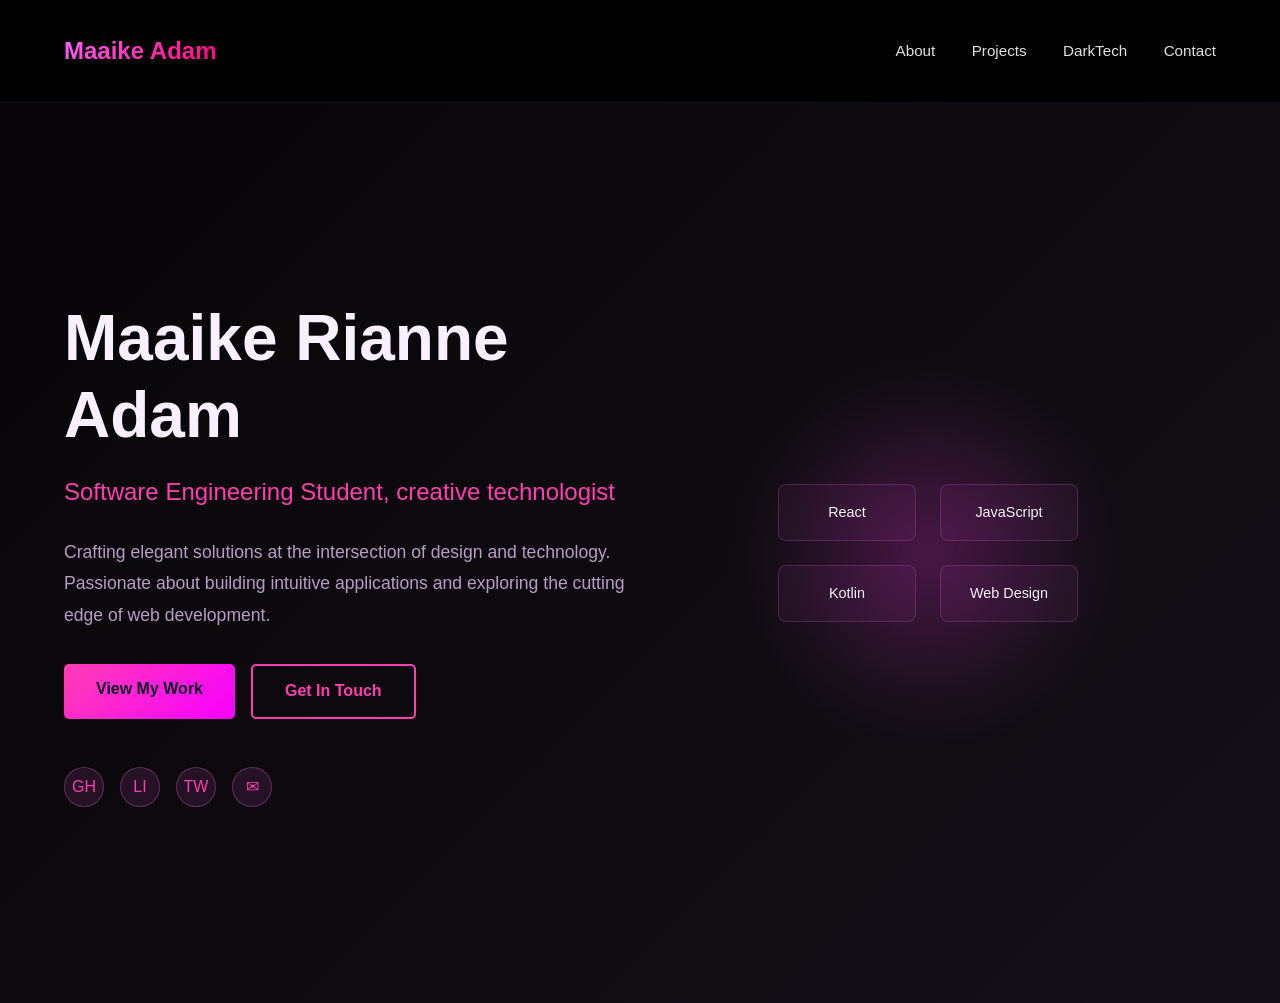
==== Frontend/index.html @ 082bcdbc "start portfolio" ====
<!DOCTYPE html>
<html lang="en">
<head>
    <meta charset="UTF-8">
    <meta name="viewport" content="width=device-width, initial-scale=1.0">
    <title>Portfolio | Creative Technologist</title>
    <style>
        :root {
        --bg: #070507;
        --surface: #151018;
        --text: #f9f0ff;
        --accent: #ff3eb2;
        --muted: #b99cc8;
        --border: rgba(255, 62, 178, 0.2);
        }
        * {
            margin: 0;
            padding: 0;
            box-sizing: border-box;
        }
        
        body {
            font-family: 'Segoe UI', Tahoma, Geneva, Verdana, sans-serif;
            background: linear-gradient(135deg, var(--bg) 0%, var(--surface) 100%);
            color: var(--text) ;
            line-height: 1.6;
            overflow-x: hidden;
        }
        
        header {
            display: flex;
            justify-content: space-between;
            align-items: center;
            padding: 2rem 5%;
            background: rgba(0, 0, 0, 0.95);
            backdrop-filter: blur(10px);
            border-bottom: 1px solid rgba(100, 200, 255, 0.1);
            position: sticky;
            top: 0;
            z-index: 1000;
        }
        
        .logo {
            font-size: 1.5rem;
            font-weight: bold;
            background: linear-gradient(135deg, #fc64ff, #ff0073);
            -webkit-background-clip: text;
            -webkit-text-fill-color: transparent;
            background-clip: text;
        }
        
        nav a {
            margin-left: 2rem;
            color: #e0e0e0;
            text-decoration: none;
            transition: color 0.3s;
            font-size: 0.95rem;
        }
        
        nav a:hover {
            color: var(--accent);
        }
        
        .hero {
            display: flex;
            align-items: center;
            justify-content: space-between;
            padding: 6rem 5%;
            min-height: 100vh;
            background: linear-gradient(135deg, var(--bg) 0%, var(--surface) 100%);
        }
        
        .hero-content {
            flex: 1;
            max-width: 600px;
        }
        
        .hero h1 {
            font-size: 4rem;
            font-weight: 700;
            margin-bottom: 1rem;
            line-height: 1.2;
            color: var(--text);
        }
        
        .hero .subtitle {
            font-size: 1.5rem;
            color: var(--accent);
            margin-bottom: 1.5rem;
            font-weight: 300;
        }
        
        .hero p {
            font-size: 1.1rem;
            color: var(--muted);
            margin-bottom: 2rem;
            line-height: 1.8;
        }
        
        .cta-buttons {
            display: flex;
            gap: 1rem;
            margin-bottom: 3rem;
        }
        
        .btn {
            padding: 0.8rem 2rem;
            border: none;
            border-radius: 5px;
            font-size: 1rem;
            cursor: pointer;
            transition: all 0.3s;
            font-weight: 600;
            text-decoration: none;
            display: inline-block;
        }
        
        .btn-primary {
            background: linear-gradient(135deg, var(--accent), #f700ff);
            color: #0a0e27;
        }
        
        .btn-primary:hover {
            transform: translateY(-2px);
            box-shadow: 0 10px 25px rgba(100, 200, 255, 0.3);
        }
        
        .btn-secondary {
            background: transparent;
            color: var(--accent);
            border: 2px solid var(--accent);
        }
        
        .btn-secondary:hover {
            background: rgba(255, 100, 216, 0.1);
            transform: translateY(-2px);
        }
        
        .hero-visual {
            flex: 1;
            display: flex;
            align-items: center;
            justify-content: center;
            position: relative;
        }
        
        .hero-visual::before {
            content: '';
            position: absolute;
            width: 400px;
            height: 400px;
            background: radial-gradient(circle, rgba(255, 100, 239, 0.15) 0%, rgba(255, 100, 221, 0) 70%);
            border-radius: 50%;
            animation: pulse 4s ease-in-out infinite;
        }
        
        .hero-visual::after {
            content: '';
            position: absolute;
            width: 300px;
            height: 300px;
            background: radial-gradient(circle, rgba(255, 0, 230, 0.1) 0%, rgba(255, 0, 234, 0) 70%);
            border-radius: 50%;
            animation: pulse 6s ease-in-out infinite;
            animation-delay: 1s;
        }
        
        .tech-grid {
            position: relative;
            z-index: 1;
            display: grid;
            grid-template-columns: repeat(2, 1fr);
            gap: 1.5rem;
            width: 300px;
        }
        
        .tech-item {
            background: rgba(255, 100, 247, 0.05);
            border: 1px solid rgba(255, 100, 252, 0.2);
            padding: 1rem;
            border-radius: 8px;
            text-align: center;
            font-size: 0.9rem;
            transition: all 0.3s;
        }
        
        .tech-item:hover {
            background: rgba(245, 100, 255, 0.15);
            border-color: rgba(255, 100, 255, 0.5);
            transform: translateY(-5px);
        }
        
        .social-links {
            display: flex;
            gap: 1rem;
            margin-top: 2rem;
        }
        
        .social-links a {
            width: 40px;
            height: 40px;
            display: flex;
            align-items: center;
            justify-content: center;
            background: rgba(255, 100, 252, 0.1);
            border: 1px solid rgba(255, 100, 242, 0.3);
            border-radius: 50%;
            color: var(--accent);
            text-decoration: none;
            transition: all 0.3s;
        }
        
        .social-links a:hover {
            background: rgba(255, 100, 250, 0.3);
            transform: translateY(-3px);
        }
        
        @keyframes pulse {
            0%, 100% {
                transform: scale(1);
            }
            50% {
                transform: scale(1.1);
            }
        }
        
        @media (max-width: 1024px) {
            .hero {
                flex-direction: column;
                padding: 4rem 5%;
                min-height: auto;
            }
            
            .hero-content {
                margin-bottom: 3rem;
            }
            
            .hero h1 {
                font-size: 3rem;
            }
            
            .hero .subtitle {
                font-size: 1.2rem;
            }
        }
        
        @media (max-width: 768px) {
            header {
                flex-direction: column;
                gap: 1rem;
                padding: 1rem 5%;
            }
            
            nav a {
                margin-left: 1rem;
                font-size: 0.9rem;
            }
            
            .hero h1 {
                font-size: 2.2rem;
            }
            
            .hero .subtitle {
                font-size: 1rem;
            }
            
            .cta-buttons {
                flex-direction: column;
            }
            
            .tech-grid {
                width: 100%;
                grid-template-columns: repeat(2, 1fr);
            }
        }
    </style>
</head>
<body>
    <header>
        <div class="logo">Maaike Adam</div>
        <nav>
            <a href="file:///Users/maaikeadam/Portfolio-1/Frontend/about.html">About</a>
            <a href="file:///Users/maaikeadam/Portfolio-1/Frontend/projects/project.html">Projects</a>
            <a href="file:///Users/maaikeadam/Portfolio-1/Frontend/darktech/darktech.html">DarkTech</a>
            <a href="#contact">Contact</a>
        </nav>
    </header>
    
    <section class="hero">
        <div class="hero-content">
            <h1>Maaike Rianne Adam</h1>
            <p class="subtitle">Software Engineering Student, creative technologist</p>
            <p>Crafting elegant solutions at the intersection of design and technology. Passionate about building intuitive applications and exploring the cutting edge of web development.</p>
            
            <div class="cta-buttons">
                <a href="file:///Users/maaikeadam/Portfolio-1/Frontend/projects/project.html" class="btn btn-primary">View My Work</a>
                <a href="/Frontend/contact.html" class="btn btn-secondary">Get In Touch</a>
            </div>
            
            <div class="social-links">
                <a href="#" title="GitLab">GH</a>
                <a href="#" title="LinkedIn">LI</a>
                <a href="#" title="Twitter">TW</a>
                <a href="#" title="Email">✉</a>
            </div>
        </div>
        
        <div class="hero-visual">
            <div class="tech-grid">
                <div class="tech-item">React</div>
                <div class="tech-item">JavaScript</div>
                <div class="tech-item">Kotlin</div>
                <div class="tech-item">Web Design</div>
            </div>
        </div>
    </section>
</body>
</html>
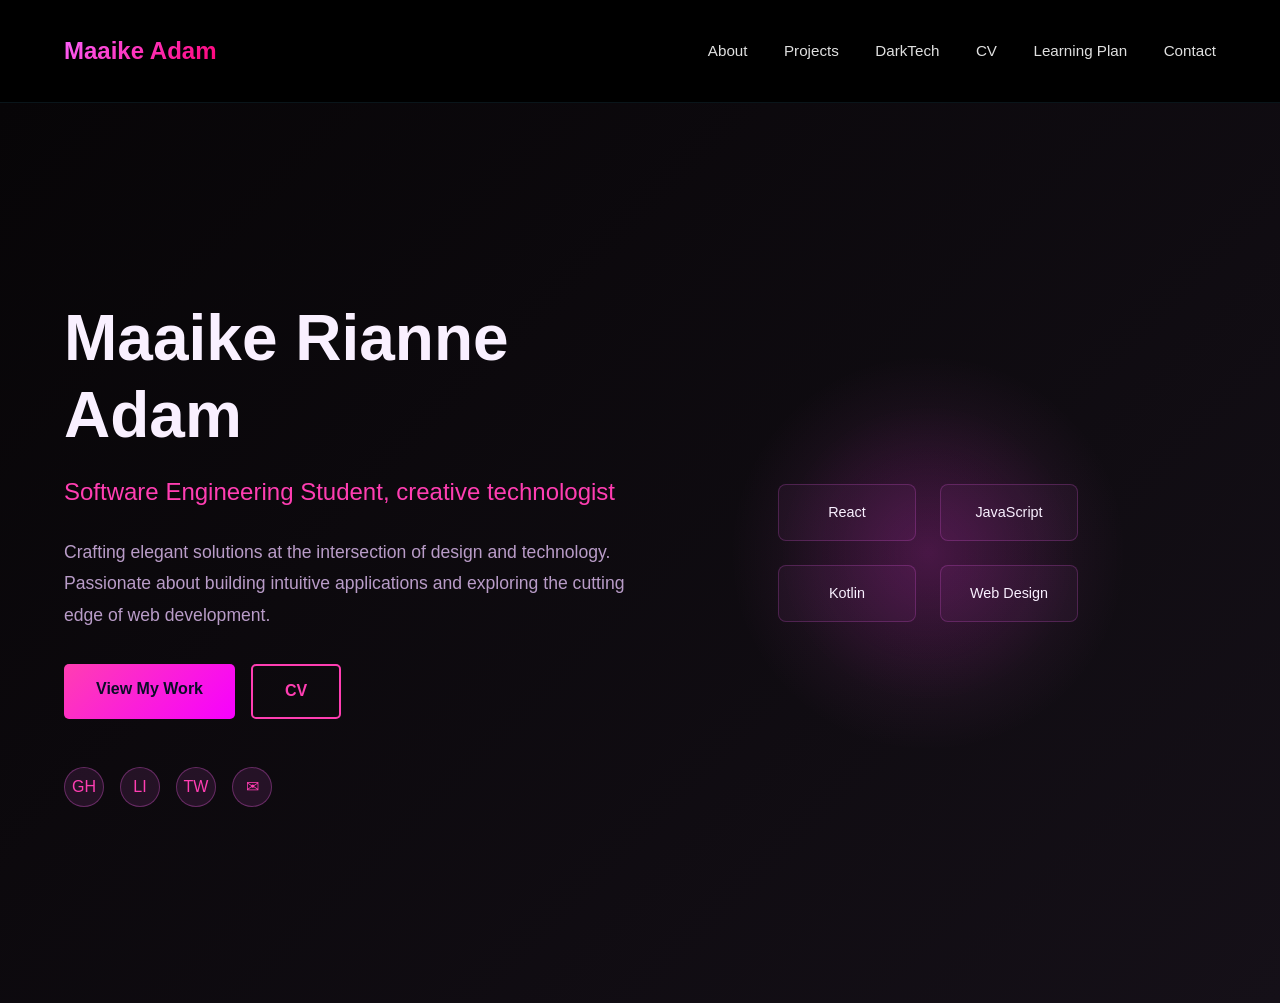
==== commit 65267707: "cv+ index and about changes" ====
--- a/Frontend/index.html
+++ b/Frontend/index.html
@@ -282,6 +282,8 @@
             <a href="file:///Users/maaikeadam/Portfolio-1/Frontend/about.html">About</a>
             <a href="file:///Users/maaikeadam/Portfolio-1/Frontend/projects/project.html">Projects</a>
             <a href="file:///Users/maaikeadam/Portfolio-1/Frontend/darktech/darktech.html">DarkTech</a>
+            <a href="file:///Users/maaikeadam/Portfolio-1/Frontend/cv.html">CV</a>
+            <a href="file:///Users/maaikeadam/Portfolio-1/Frontend/learningplan.html">Learning Plan</a>
             <a href="#contact">Contact</a>
         </nav>
     </header>
@@ -294,7 +296,7 @@
             
             <div class="cta-buttons">
                 <a href="file:///Users/maaikeadam/Portfolio-1/Frontend/projects/project.html" class="btn btn-primary">View My Work</a>
-                <a href="/Frontend/contact.html" class="btn btn-secondary">Get In Touch</a>
+                <a href="file:///Users/maaikeadam/Portfolio-1/Frontend/cv.html" class="btn btn-secondary">CV</a>
             </div>
             
             <div class="social-links">
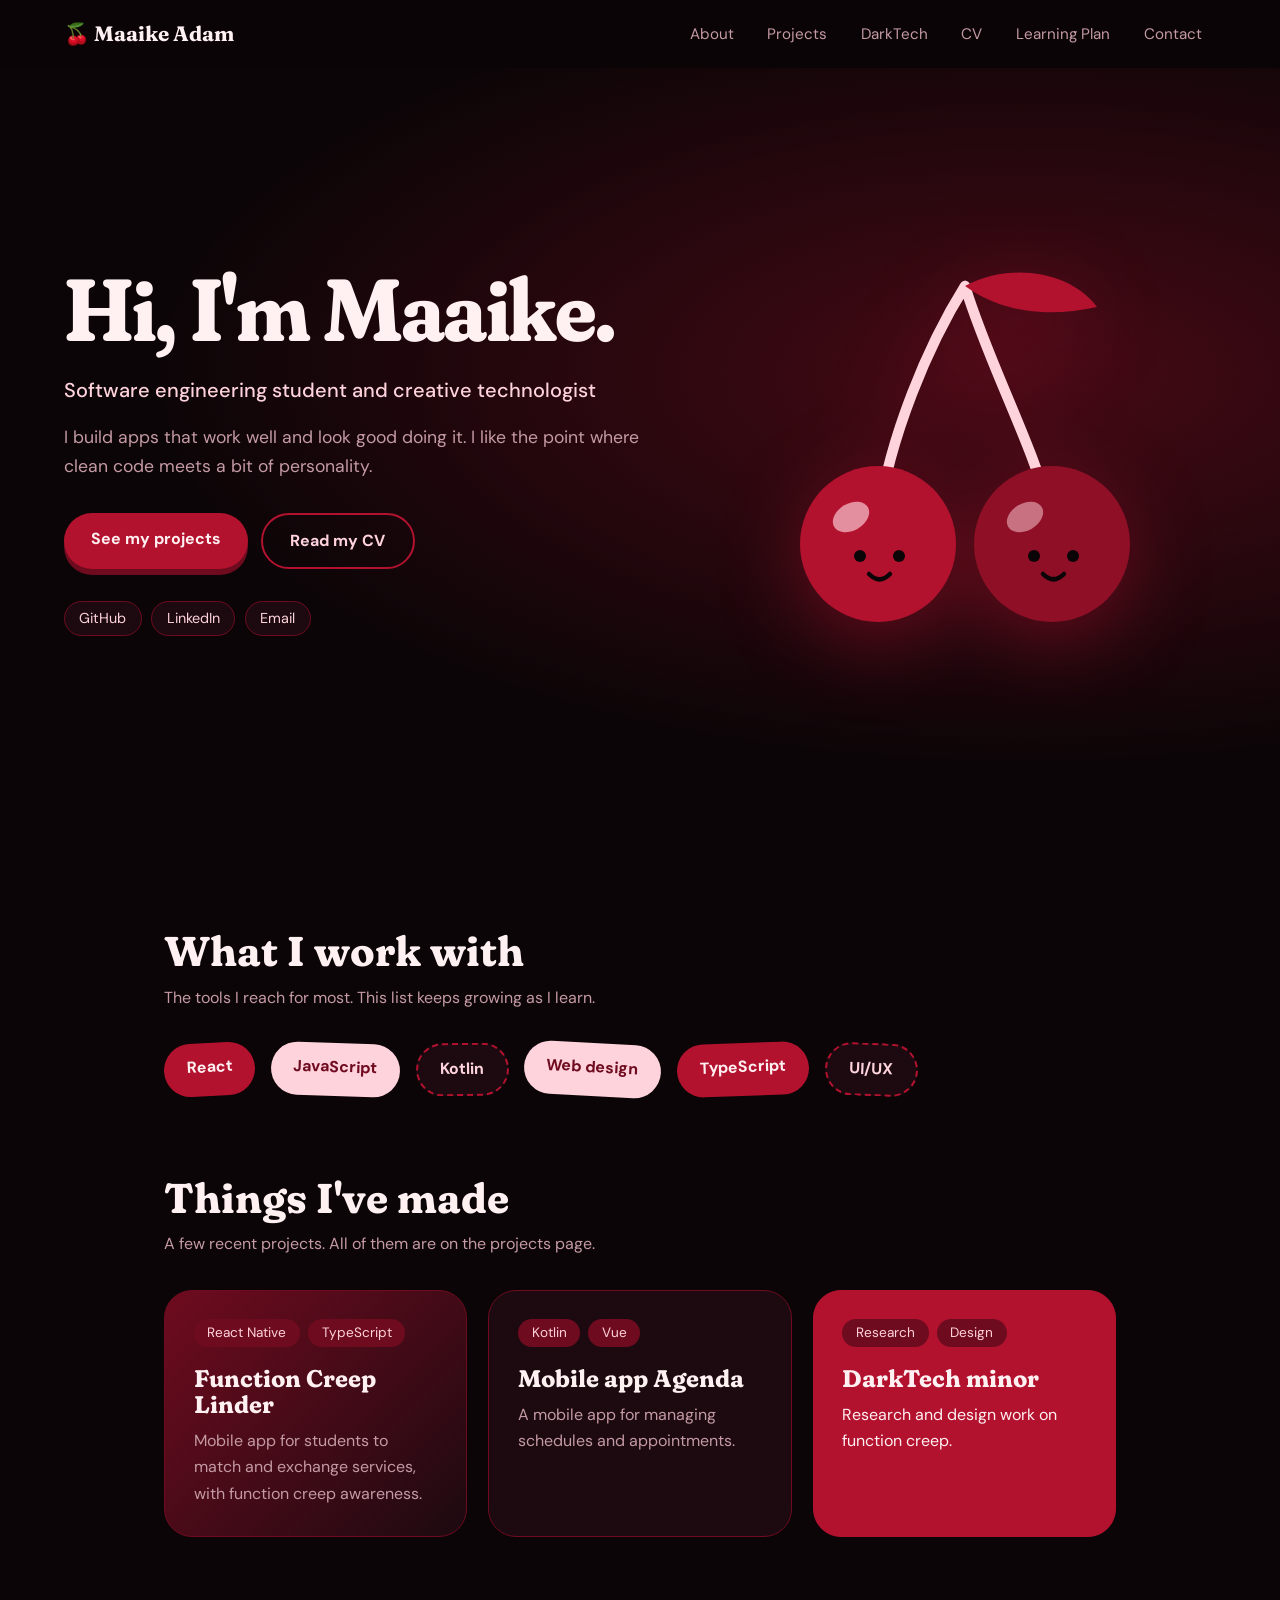
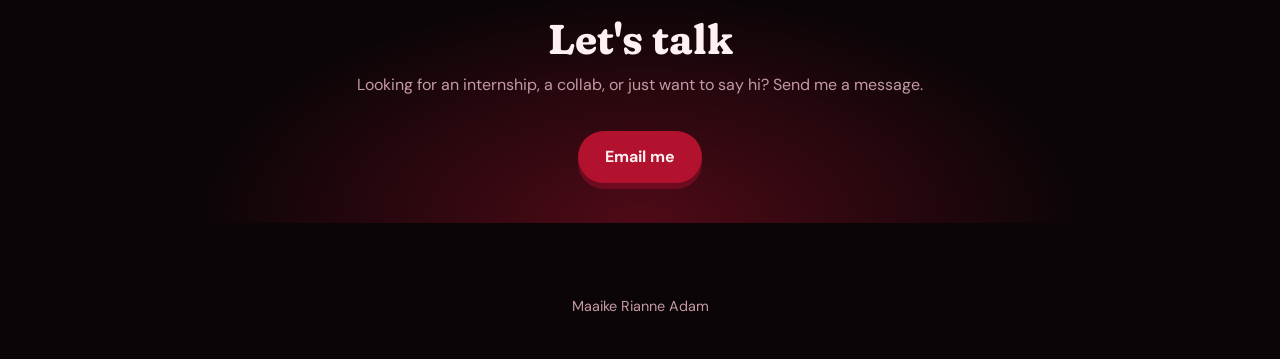
==== commit fc80efe7: "changes to be committed:" ====
--- a/Frontend/index.html
+++ b/Frontend/index.html
@@ -1,320 +1,79 @@
 <!DOCTYPE html>
 <html lang="en">
 <head>
-    <meta charset="UTF-8">
-    <meta name="viewport" content="width=device-width, initial-scale=1.0">
-    <title>Portfolio | Creative Technologist</title>
-    <style>
-        :root {
-        --bg: #070507;
-        --surface: #151018;
-        --text: #f9f0ff;
-        --accent: #ff3eb2;
-        --muted: #b99cc8;
-        --border: rgba(255, 62, 178, 0.2);
-        }
-        * {
-            margin: 0;
-            padding: 0;
-            box-sizing: border-box;
-        }
-        
-        body {
-            font-family: 'Segoe UI', Tahoma, Geneva, Verdana, sans-serif;
-            background: linear-gradient(135deg, var(--bg) 0%, var(--surface) 100%);
-            color: var(--text) ;
-            line-height: 1.6;
-            overflow-x: hidden;
-        }
-        
-        header {
-            display: flex;
-            justify-content: space-between;
-            align-items: center;
-            padding: 2rem 5%;
-            background: rgba(0, 0, 0, 0.95);
-            backdrop-filter: blur(10px);
-            border-bottom: 1px solid rgba(100, 200, 255, 0.1);
-            position: sticky;
-            top: 0;
-            z-index: 1000;
-        }
-        
-        .logo {
-            font-size: 1.5rem;
-            font-weight: bold;
-            background: linear-gradient(135deg, #fc64ff, #ff0073);
-            -webkit-background-clip: text;
-            -webkit-text-fill-color: transparent;
-            background-clip: text;
-        }
-        
-        nav a {
-            margin-left: 2rem;
-            color: #e0e0e0;
-            text-decoration: none;
-            transition: color 0.3s;
-            font-size: 0.95rem;
-        }
-        
-        nav a:hover {
-            color: var(--accent);
-        }
-        
-        .hero {
-            display: flex;
-            align-items: center;
-            justify-content: space-between;
-            padding: 6rem 5%;
-            min-height: 100vh;
-            background: linear-gradient(135deg, var(--bg) 0%, var(--surface) 100%);
-        }
-        
-        .hero-content {
-            flex: 1;
-            max-width: 600px;
-        }
-        
-        .hero h1 {
-            font-size: 4rem;
-            font-weight: 700;
-            margin-bottom: 1rem;
-            line-height: 1.2;
-            color: var(--text);
-        }
-        
-        .hero .subtitle {
-            font-size: 1.5rem;
-            color: var(--accent);
-            margin-bottom: 1.5rem;
-            font-weight: 300;
-        }
-        
-        .hero p {
-            font-size: 1.1rem;
-            color: var(--muted);
-            margin-bottom: 2rem;
-            line-height: 1.8;
-        }
-        
-        .cta-buttons {
-            display: flex;
-            gap: 1rem;
-            margin-bottom: 3rem;
-        }
-        
-        .btn {
-            padding: 0.8rem 2rem;
-            border: none;
-            border-radius: 5px;
-            font-size: 1rem;
-            cursor: pointer;
-            transition: all 0.3s;
-            font-weight: 600;
-            text-decoration: none;
-            display: inline-block;
-        }
-        
-        .btn-primary {
-            background: linear-gradient(135deg, var(--accent), #f700ff);
-            color: #0a0e27;
-        }
-        
-        .btn-primary:hover {
-            transform: translateY(-2px);
-            box-shadow: 0 10px 25px rgba(100, 200, 255, 0.3);
-        }
-        
-        .btn-secondary {
-            background: transparent;
-            color: var(--accent);
-            border: 2px solid var(--accent);
-        }
-        
-        .btn-secondary:hover {
-            background: rgba(255, 100, 216, 0.1);
-            transform: translateY(-2px);
-        }
-        
-        .hero-visual {
-            flex: 1;
-            display: flex;
-            align-items: center;
-            justify-content: center;
-            position: relative;
-        }
-        
-        .hero-visual::before {
-            content: '';
-            position: absolute;
-            width: 400px;
-            height: 400px;
-            background: radial-gradient(circle, rgba(255, 100, 239, 0.15) 0%, rgba(255, 100, 221, 0) 70%);
-            border-radius: 50%;
-            animation: pulse 4s ease-in-out infinite;
-        }
-        
-        .hero-visual::after {
-            content: '';
-            position: absolute;
-            width: 300px;
-            height: 300px;
-            background: radial-gradient(circle, rgba(255, 0, 230, 0.1) 0%, rgba(255, 0, 234, 0) 70%);
-            border-radius: 50%;
-            animation: pulse 6s ease-in-out infinite;
-            animation-delay: 1s;
-        }
-        
-        .tech-grid {
-            position: relative;
-            z-index: 1;
-            display: grid;
-            grid-template-columns: repeat(2, 1fr);
-            gap: 1.5rem;
-            width: 300px;
-        }
-        
-        .tech-item {
-            background: rgba(255, 100, 247, 0.05);
-            border: 1px solid rgba(255, 100, 252, 0.2);
-            padding: 1rem;
-            border-radius: 8px;
-            text-align: center;
-            font-size: 0.9rem;
-            transition: all 0.3s;
-        }
-        
-        .tech-item:hover {
-            background: rgba(245, 100, 255, 0.15);
-            border-color: rgba(255, 100, 255, 0.5);
-            transform: translateY(-5px);
-        }
-        
-        .social-links {
-            display: flex;
-            gap: 1rem;
-            margin-top: 2rem;
-        }
-        
-        .social-links a {
-            width: 40px;
-            height: 40px;
-            display: flex;
-            align-items: center;
-            justify-content: center;
-            background: rgba(255, 100, 252, 0.1);
-            border: 1px solid rgba(255, 100, 242, 0.3);
-            border-radius: 50%;
-            color: var(--accent);
-            text-decoration: none;
-            transition: all 0.3s;
-        }
-        
-        .social-links a:hover {
-            background: rgba(255, 100, 250, 0.3);
-            transform: translateY(-3px);
-        }
-        
-        @keyframes pulse {
-            0%, 100% {
-                transform: scale(1);
-            }
-            50% {
-                transform: scale(1.1);
-            }
-        }
-        
-        @media (max-width: 1024px) {
-            .hero {
-                flex-direction: column;
-                padding: 4rem 5%;
-                min-height: auto;
-            }
-            
-            .hero-content {
-                margin-bottom: 3rem;
-            }
-            
-            .hero h1 {
-                font-size: 3rem;
-            }
-            
-            .hero .subtitle {
-                font-size: 1.2rem;
-            }
-        }
-        
-        @media (max-width: 768px) {
-            header {
-                flex-direction: column;
-                gap: 1rem;
-                padding: 1rem 5%;
-            }
-            
-            nav a {
-                margin-left: 1rem;
-                font-size: 0.9rem;
-            }
-            
-            .hero h1 {
-                font-size: 2.2rem;
-            }
-            
-            .hero .subtitle {
-                font-size: 1rem;
-            }
-            
-            .cta-buttons {
-                flex-direction: column;
-            }
-            
-            .tech-grid {
-                width: 100%;
-                grid-template-columns: repeat(2, 1fr);
-            }
-        }
-    </style>
+<meta charset="UTF-8">
+<meta name="viewport" content="width=device-width, initial-scale=1.0">
+<title>Maaike Adam | Software Engineering Student</title>
+<link rel="stylesheet" href="style.css">
 </head>
 <body>
-    <header>
-        <div class="logo">Maaike Adam</div>
-        <nav>
-            <a href="file:///Users/maaikeadam/Portfolio-1/Frontend/about.html">About</a>
-            <a href="file:///Users/maaikeadam/Portfolio-1/Frontend/projects/project.html">Projects</a>
-            <a href="file:///Users/maaikeadam/Portfolio-1/Frontend/darktech/darktech.html">DarkTech</a>
-            <a href="file:///Users/maaikeadam/Portfolio-1/Frontend/cv.html">CV</a>
-            <a href="file:///Users/maaikeadam/Portfolio-1/Frontend/learningplan.html">Learning Plan</a>
-            <a href="#contact">Contact</a>
-        </nav>
-    </header>
-    
-    <section class="hero">
-        <div class="hero-content">
-            <h1>Maaike Rianne Adam</h1>
-            <p class="subtitle">Software Engineering Student, creative technologist</p>
-            <p>Crafting elegant solutions at the intersection of design and technology. Passionate about building intuitive applications and exploring the cutting edge of web development.</p>
-            
-            <div class="cta-buttons">
-                <a href="file:///Users/maaikeadam/Portfolio-1/Frontend/projects/project.html" class="btn btn-primary">View My Work</a>
-                <a href="file:///Users/maaikeadam/Portfolio-1/Frontend/cv.html" class="btn btn-secondary">CV</a>
-            </div>
-            
-            <div class="social-links">
-                <a href="#" title="GitLab">GH</a>
-                <a href="#" title="LinkedIn">LI</a>
-                <a href="#" title="Twitter">TW</a>
-                <a href="#" title="Email">✉</a>
-            </div>
-        </div>
-        
-        <div class="hero-visual">
-            <div class="tech-grid">
-                <div class="tech-item">React</div>
-                <div class="tech-item">JavaScript</div>
-                <div class="tech-item">Kotlin</div>
-                <div class="tech-item">Web Design</div>
-            </div>
-        </div>
+<header class="site-header">
+  <a class="logo" href="index.html"><span aria-hidden="true">🍒</span> Maaike Adam</a>
+  <nav aria-label="Main">
+    <a href="about.html">About</a>
+    <a href="projects/project.html">Projects</a>
+    <a href="darktech/darktech.html">DarkTech</a>
+    <a href="cv.html">CV</a>
+    <a href="learningplan.html">Learning Plan</a>
+    <a href="#contact">Contact</a>
+  </nav>
+</header>
+<main>
+  <div class="hero">
+    <div>
+      <h1>Hi, I'm Maaike.</h1>
+      <p class="role">Software engineering student and creative technologist</p>
+      <p class="lead">I build apps that work well and look good doing it. I like the point where clean code meets a bit of personality.</p>
+      <div class="btns">
+        <a class="btn btn-main" href="projects/project.html">See my projects</a>
+        <a class="btn btn-ghost" href="cv.html">Read my CV</a>
+      </div>
+      <div class="links"><a href="https://github.com/Minask64">GitHub</a><a href="https://www.linkedin.com/in/maaike-adam-9a3569335/">LinkedIn</a><a href="mailto:maaikeadam@live.nl">Email</a></div>
+    </div>
+    <div class="cherries" aria-hidden="true">
+      <svg viewBox="0 0 240 260">
+        <path d="M120 20C95 60 70 120 62 175M120 20C135 70 165 125 178 175" stroke="#ffd3dc" stroke-width="7" fill="none" stroke-linecap="round"/>
+        <path d="M120 20C150 4 190 10 208 34 172 42 142 36 120 20z" fill="#b3122f"/>
+        <circle cx="62" cy="192" r="52" fill="#b3122f"/><circle cx="178" cy="192" r="52" fill="#8f0f27"/>
+        <ellipse cx="44" cy="174" rx="13" ry="9" fill="#ffd3dc" opacity=".65" transform="rotate(-30 44 174)"/>
+        <ellipse cx="160" cy="174" rx="13" ry="9" fill="#ffd3dc" opacity=".5" transform="rotate(-30 160 174)"/>
+        <g fill="#0c0507"><circle cx="50" cy="200" r="4"/><circle cx="76" cy="200" r="4"/><circle cx="166" cy="200" r="4"/><circle cx="192" cy="200" r="4"/></g>
+        <g stroke="#0c0507" stroke-width="3" fill="none" stroke-linecap="round"><path d="M56 212q7 7 14 0"/><path d="M172 212q7 7 14 0"/></g>
+      </svg>
+    </div>
+  </div>
+
+  <div class="wrap">
+    <section>
+      <h2>What I work with</h2>
+      <p class="sub">The tools I reach for most. This list keeps growing as I learn.</p>
+      <div class="stickers">
+        <span class="sticker red" style="--r:-3deg">React</span>
+        <span class="sticker" style="--r:2deg">JavaScript</span>
+        <span class="sticker dark" style="--r:-1deg">Kotlin</span>
+        <span class="sticker" style="--r:3deg">Web design</span>
+        <span class="sticker red" style="--r:-2deg">TypeScript</span>
+        <span class="sticker dark" style="--r:2deg">UI/UX</span>
+      </div>
     </section>
+
+    <section>
+      <h2>Things I've made</h2>
+      <p class="sub">A few recent projects. All of them are on the projects page.</p>
+      <div class="grid">
+        <a class="card tint" href="projects/project.html"><div class="chips"><span class="chip">React Native</span><span class="chip">TypeScript</span></div><h3>Function Creep Linder</h3><p>Mobile app for students to match and exchange services, with function creep awareness.</p></a>
+        <a class="card" href="projects/project.html"><div class="chips"><span class="chip">Kotlin</span><span class="chip">Vue</span></div><h3>Mobile app Agenda</h3><p>A mobile app for managing schedules and appointments.</p></a>
+        <a class="card red" href="darktech/darktech.html"><div class="chips"><span class="chip">Research</span><span class="chip">Design</span></div><h3>DarkTech minor</h3><p>Research and design work on function creep.</p></a>
+      </div>
+    </section>
+
+    <section id="contact" class="contact">
+      <h2>Let's talk</h2>
+      <p class="sub">Looking for an internship, a collab, or just want to say hi? Send me a message.</p>
+      <a class="btn btn-main" href="mailto:maaikeadam@live.nl">Email me</a>
+    </section>
+  </div>
+</main>
+<footer>Maaike Rianne Adam</footer>
 </body>
 </html>
--- a/Frontend/style.css
+++ b/Frontend/style.css
@@ -0,0 +1,99 @@
+@import url('https://fonts.googleapis.com/css2?family=Fraunces:opsz,wght,SOFT,WONK@9..144,400..800,100,1&family=DM+Sans:wght@400;500;700&display=swap');
+:root{--black:#0c0507;--wine:#1c0a10;--cherry:#b3122f;--cherry-deep:#6f0b1f;--blush:#ffd3dc;--cream:#fff0f2;--muted:#c49aa4;--display:'Fraunces',Georgia,serif;--body:'DM Sans','Segoe UI',sans-serif}
+/* DarkTech page: same palette, moodier */
+body.dark{--black:#050203;--wine:#12070b;--cherry:#8f0f27;--cherry-deep:#4d0815;--muted:#a8828c}
+*{margin:0;padding:0;box-sizing:border-box}
+html{scroll-behavior:smooth}
+body{font-family:var(--body);background:var(--black);color:var(--cream);line-height:1.65;overflow-x:hidden}
+a{color:inherit}
+:focus-visible{outline:3px solid var(--blush);outline-offset:3px;border-radius:8px}
+h1,h2,h3{font-family:var(--display);font-variation-settings:'SOFT' 100,'WONK' 1;line-height:1.1}
+h2{font-size:clamp(1.8rem,4vw,2.6rem);margin-bottom:.6rem}
+
+/* header */
+.site-header{position:sticky;top:0;z-index:10;display:flex;justify-content:space-between;align-items:center;flex-wrap:wrap;gap:.5rem 2rem;padding:1rem 5%;background:rgba(12,5,7,.92);backdrop-filter:blur(10px)}
+.logo{font-family:var(--display);font-weight:700;font-size:1.3rem;text-decoration:none}
+nav{display:flex;flex-wrap:wrap;gap:.3rem}
+nav a{padding:.35rem .9rem;border-radius:999px;text-decoration:none;color:var(--muted);font-size:.95rem;transition:background .2s,color .2s}
+nav a:hover,nav a[aria-current]{background:var(--cherry-deep);color:var(--cream)}
+
+/* layout */
+.wrap{max-width:1080px;margin:0 auto;padding:3.5rem 5% 2rem}
+.pagehead{margin-bottom:2.5rem}
+.pagehead h1{font-size:clamp(2.2rem,5vw,3.8rem);letter-spacing:-.02em;margin-bottom:1rem}
+.lead{max-width:44rem;color:var(--muted);font-size:1.1rem}
+.sub{color:var(--muted);max-width:36rem;margin-bottom:2rem}
+section{padding:2.5rem 0}
+footer{text-align:center;padding:2.5rem 5%;color:var(--muted);font-size:.9rem}
+
+/* buttons, tags */
+.btn{display:inline-block;padding:.8rem 1.7rem;border-radius:999px;font-weight:700;text-decoration:none;transition:transform .2s}
+.btn:hover{transform:translateY(-3px) rotate(-1deg)}
+.btn-main{background:var(--cherry);color:var(--cream);box-shadow:0 6px 0 var(--cherry-deep)}
+.btn-ghost{border:2px solid var(--cherry);color:var(--blush)}
+.btn-ghost:hover{background:var(--cherry-deep)}
+.btns{display:flex;flex-wrap:wrap;gap:.8rem;margin-bottom:2rem}
+.chips{display:flex;flex-wrap:wrap;gap:.5rem;margin-bottom:1.2rem}
+.chip{padding:.15rem .85rem;border-radius:999px;background:var(--cherry-deep);color:var(--blush);font-size:.85rem}
+
+/* cards */
+.grid{display:grid;grid-template-columns:repeat(auto-fit,minmax(270px,1fr));gap:1.3rem}
+.card{background:var(--wine);border:1px solid var(--cherry-deep);border-radius:28px;padding:1.8rem;transition:transform .25s,border-color .25s}
+.card:hover{border-color:var(--cherry)}
+a.card{display:block;text-decoration:none}
+a.card:hover{transform:translateY(-6px)}
+.card h2,.card h3{font-size:1.5rem;margin-bottom:.6rem}
+.card p{color:var(--muted);margin-bottom:1rem}
+.card p:last-child{margin-bottom:0}
+.card .btn{display:block;text-align:center;margin-top:auto}
+.card.tint{background:linear-gradient(135deg,var(--cherry-deep),var(--wine))}
+.card.red{background:var(--cherry);border-color:var(--cherry)}
+.card.red p{color:var(--cream)}
+
+/* media */
+.pdf{width:100%;height:600px;border:0;border-radius:20px;margin-top:1rem;background:var(--wine)}
+.thumbs{display:grid;grid-template-columns:repeat(auto-fit,minmax(300px,1fr));gap:1.2rem;margin-top:1rem}
+.thumbs img{width:100%;height:320px;object-fit:contain;background:var(--wine);border:1px solid var(--cherry-deep);border-radius:20px;padding:12px}
+
+/* home: hero + stickers */
+.hero{display:grid;grid-template-columns:1.2fr 1fr;align-items:center;gap:3rem;padding:5rem 5% 5rem;min-height:85vh;background:radial-gradient(ellipse at 80% 40%,rgba(179,18,47,.35),transparent 60%)}
+.hero h1{font-size:clamp(2.8rem,7vw,5.5rem);line-height:1.02;letter-spacing:-.02em;margin-bottom:1.2rem}
+.role{font-size:1.25rem;color:var(--blush);margin-bottom:1rem;font-weight:500}
+.hero .lead{margin-bottom:2rem}
+.links{display:flex;flex-wrap:wrap;gap:.6rem}
+.links a{font-size:.9rem;padding:.3rem .9rem;border-radius:999px;background:var(--wine);border:1px solid var(--cherry-deep);color:var(--blush);text-decoration:none}
+.links a:hover{background:var(--cherry-deep)}
+.cherries{display:flex;justify-content:center}
+.cherries svg{width:min(360px,80%);height:auto;filter:drop-shadow(0 20px 40px rgba(179,18,47,.45));animation:bob 5s ease-in-out infinite;transform-origin:50% 0}
+@keyframes bob{0%,100%{transform:rotate(-3deg)}50%{transform:rotate(3deg)}}
+.stickers{display:flex;flex-wrap:wrap;gap:1rem}
+.sticker{padding:.7rem 1.4rem;border-radius:999px;font-weight:700;background:var(--blush);color:var(--cherry-deep);transform:rotate(var(--r,0deg));transition:transform .2s}
+.sticker:hover{transform:rotate(0) scale(1.08)}
+.sticker.red{background:var(--cherry);color:var(--cream)}
+.sticker.dark{background:var(--wine);color:var(--blush);border:2px dashed var(--cherry)}
+.contact{text-align:center;background:radial-gradient(ellipse at 50% 100%,rgba(179,18,47,.4),transparent 65%)}
+.contact .sub{margin-inline:auto}
+
+@media(max-width:860px){
+  .hero{grid-template-columns:1fr;min-height:auto;padding-top:3rem}
+  .cherries{order:-1}.cherries svg{width:180px}
+  .pdf{height:420px}
+}
+@media(prefers-reduced-motion:reduce){*{animation:none!important;transition:none!important;scroll-behavior:auto}}
+
+.media.video{max-width:640px}
+.media.video video{max-height:420px;background:#000} 
+.thumbs iframe{width:100%;height:380px;border:1px solid var(--cherry-deep);border-radius:20px;background:var(--wine)}
+/* about: cute extras */
+.pagehead{position:relative}
+.pagehead .twinkle{position:absolute;right:0;top:0;color:var(--cherry);font-size:1.6rem;letter-spacing:.6rem;animation:twinkle 3s ease-in-out infinite}
+@keyframes twinkle{0%,100%{opacity:.35}50%{opacity:1}}
+.bubble{display:inline-block;padding:.5rem 1.2rem;border-radius:22px 22px 22px 4px;background:var(--blush);color:var(--cherry-deep);font-weight:700;transform:rotate(-2deg);margin-bottom:1.2rem}
+.icon{display:inline-grid;place-items:center;width:3rem;height:3rem;border-radius:50%;background:var(--blush);font-size:1.5rem;margin-bottom:1rem;transform:rotate(-6deg);transition:transform .3s}
+.card:hover .icon{transform:rotate(8deg) scale(1.15)}
+.notes{display:grid;grid-template-columns:repeat(auto-fit,minmax(210px,1fr));gap:1.2rem}
+.note{padding:1.3rem 1.4rem;border-radius:8px 8px 28px 8px;background:var(--blush);color:var(--cherry-deep);font-weight:500;line-height:1.45;transform:rotate(var(--r,0deg));transition:transform .2s}
+.note:hover{transform:rotate(0) scale(1.04)}
+.note.red{background:var(--cherry);color:var(--cream)}
+.note.dark{background:var(--wine);color:var(--blush);border:2px dashed var(--cherry)}
+.signoff{text-align:center;font-family:var(--display);font-variation-settings:'SOFT' 100,'WONK' 1;font-size:1.7rem;padding:3rem 0 1rem}
